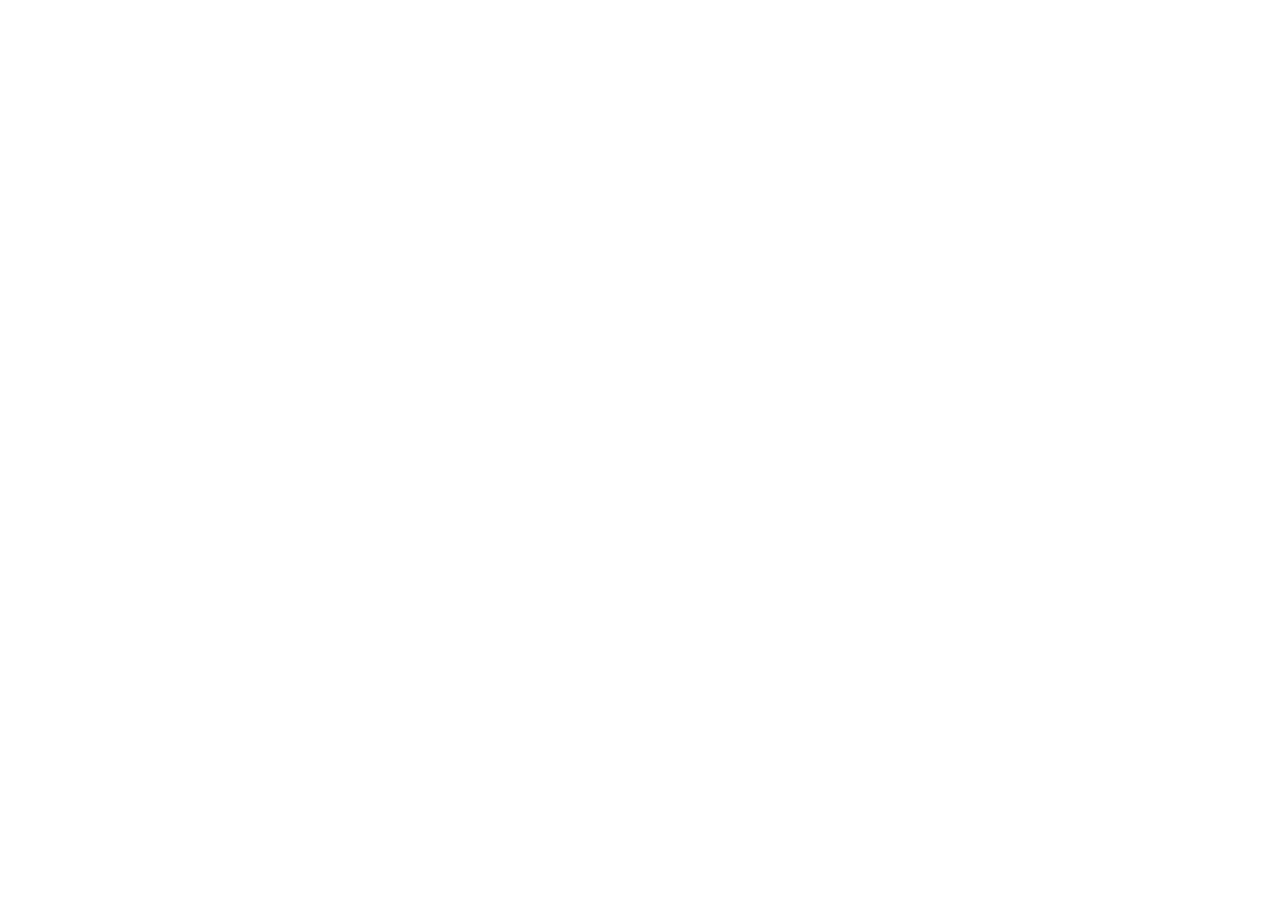
==== index.html @ c532191f "first commit" ====
<!DOCTYPE html>
<html lang="en">
  <head>
    <meta charset="UTF-8" />
    <meta name="viewport" content="width=device-width, initial-scale=1.0" />
    <link
      rel="stylesheet"
      href="https://cdnjs.cloudflare.com/ajax/libs/font-awesome/6.5.2/css/all.min.css"
    />
    <link rel="stylesheet" href="style.css" />
    <title>Portfolio Website</title>
  </head>
</html>
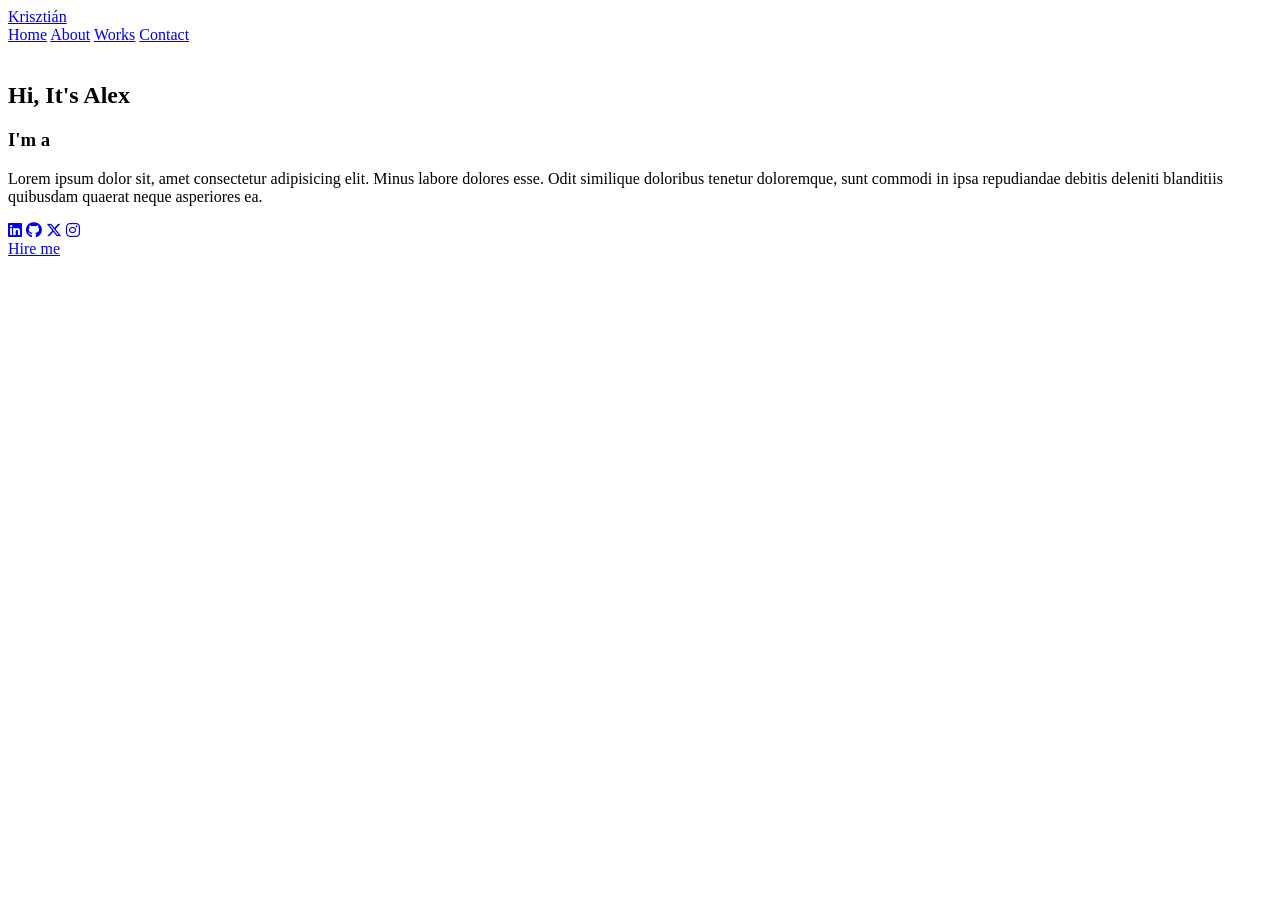
==== commit 891705c9: "added images folder, added html content" ====
--- a/index.html
+++ b/index.html
@@ -10,4 +10,38 @@
     <link rel="stylesheet" href="style.css" />
     <title>Portfolio Website</title>
   </head>
+  <body>
+    <header>
+      <a href="#" class="logo">Krisztián</a>
+
+      <nav>
+        <a href="#" class="active"> Home</a>
+        <a href="#">About</a>
+        <a href="#">Works</a>
+        <a href="#">Contact</a>
+      </nav>
+    </header>
+    <section class="home">
+      <div class="home-img">
+        <img src="main.jpg" alt="" />
+      </div>
+      <div class="home-content">
+        <h1>Hi, It's <span>Alex</span></h1>
+        <h3 class="typing-text">I'm a <span></span></h3>
+        <p>
+          Lorem ipsum dolor sit, amet consectetur adipisicing elit. Minus labore
+          dolores esse. Odit similique doloribus tenetur doloremque, sunt
+          commodi in ipsa repudiandae debitis deleniti blanditiis quibusdam
+          quaerat neque asperiores ea.
+        </p>
+        <div class="social-icons">
+          <a href="#"><i class="fa-brands fa-linkedin"></i></a>
+          <a href="#"><i class="fa-brands fa-github"></i></a>
+          <a href="#"><i class="fa-brands fa-x-twitter"></i></a>
+          <a href="#"><i class="fa-brands fa-instagram"></i></a>
+        </div>
+        <a href="#" class="btn">Hire me</a>
+      </div>
+    </section>
+  </body>
 </html>
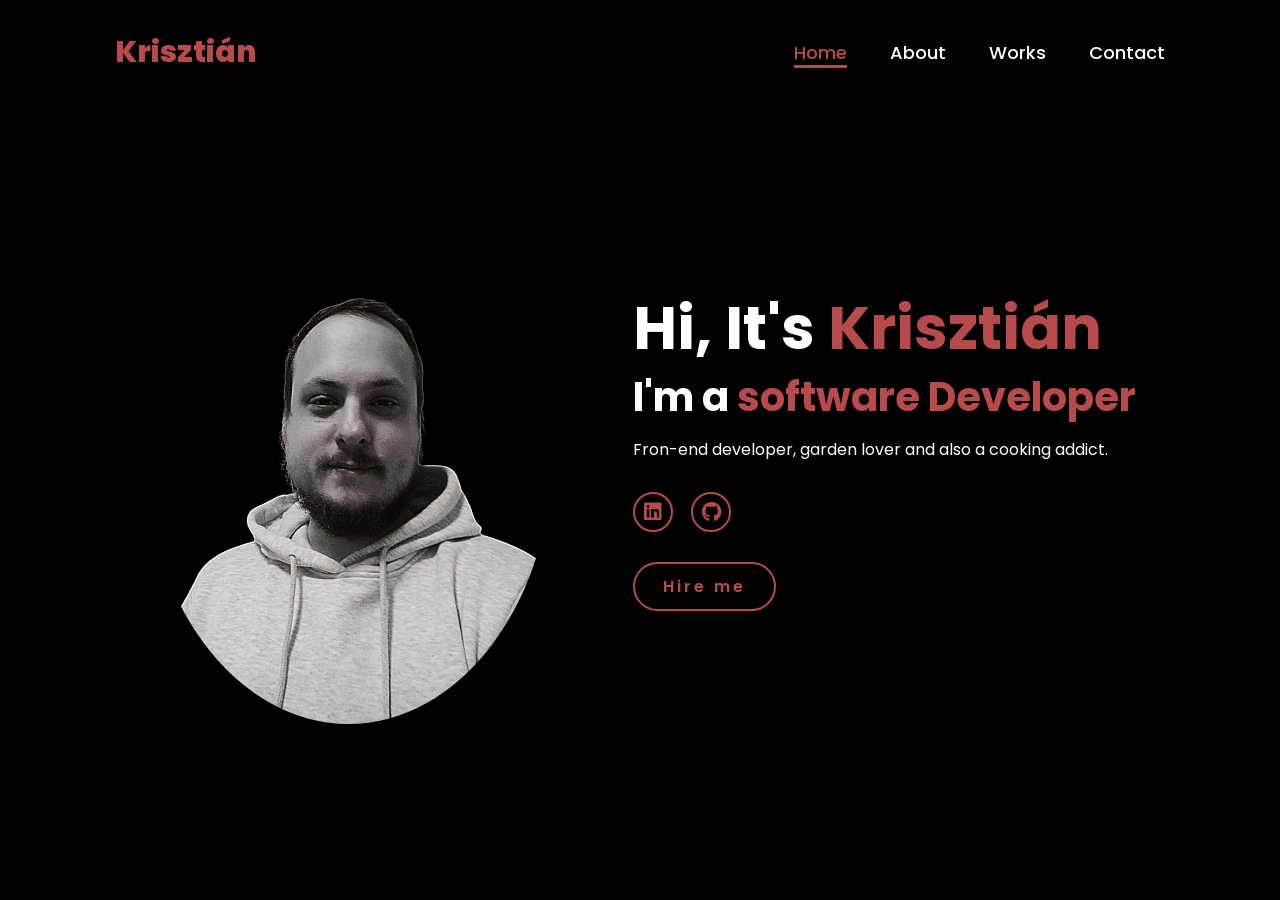
==== commit f7c3bfb1: "added html sites for navigation. Added mailto in here me section" ====
--- a/index.html
+++ b/index.html
@@ -15,32 +15,25 @@
       <a href="#" class="logo">Krisztián</a>
 
       <nav>
-        <a href="#" class="active"> Home</a>
-        <a href="#">About</a>
-        <a href="#">Works</a>
-        <a href="#">Contact</a>
+        <a href="index.html" class="active">Home</a>
+        <a href="about.html">About</a>
+        <a href="works.html">Works</a>
+        <a href="contact.html">Contact</a>
       </nav>
     </header>
     <section class="home">
       <div class="home-img">
-        <img src="main.jpg" alt="" />
+        <img src="/images/portfolio-adjust.PNG" alt="" />
       </div>
       <div class="home-content">
-        <h1>Hi, It's <span>Alex</span></h1>
+        <h1>Hi, It's <span>Krisztián</span></h1>
         <h3 class="typing-text">I'm a <span></span></h3>
-        <p>
-          Lorem ipsum dolor sit, amet consectetur adipisicing elit. Minus labore
-          dolores esse. Odit similique doloribus tenetur doloremque, sunt
-          commodi in ipsa repudiandae debitis deleniti blanditiis quibusdam
-          quaerat neque asperiores ea.
-        </p>
+        <p>Fron-end developer, garden lover and also a cooking addict.</p>
         <div class="social-icons">
           <a href="#"><i class="fa-brands fa-linkedin"></i></a>
           <a href="#"><i class="fa-brands fa-github"></i></a>
-          <a href="#"><i class="fa-brands fa-x-twitter"></i></a>
-          <a href="#"><i class="fa-brands fa-instagram"></i></a>
         </div>
-        <a href="#" class="btn">Hire me</a>
+        <a href="mailto:papszi19@gmail.com" class="btn">Hire me</a>
       </div>
     </section>
   </body>
--- a/style.css
+++ b/style.css
@@ -0,0 +1,274 @@
+@import url("https://fonts.googleapis.com/css2?family=Poppins:wght@100;200;300;400;500;600&display=swap");
+
+* {
+  margin: 0;
+  padding: 0;
+  box-sizing: border-box;
+  text-decoration: none;
+  border: none;
+  outline: none;
+  font-family: "Poppins", sans-serif;
+}
+
+html {
+  font-size: 62.5%;
+}
+
+body {
+  width: 100%;
+  height: 100vh;
+  overflow-x: hidden;
+  background-color: black;
+  color: white;
+}
+
+header {
+  margin-top: 20px;
+  position: fixed;
+  top: 0;
+  left: 0;
+  width: 100%;
+  padding: 1rem 9%;
+  background-color: transparent;
+  filter: drop-shadow(10px);
+  display: flex;
+  justify-content: space-between;
+  align-items: center;
+  z-index: 100;
+}
+
+.logo {
+  font-size: 3rem;
+  color: #b74b4b;
+  font-weight: 800;
+  cursor: pointer;
+  transition: 0.5s ease;
+}
+
+.logo:hover {
+  transform: scale(1.1);
+}
+
+nav a {
+  font-size: 1.8rem;
+  color: white;
+  margin-left: 4rem;
+  font-weight: 500;
+  transition: 0.3s ease;
+  border-bottom: 3px solid transparent;
+}
+
+nav a:hover,
+nav a.active {
+  color: #b74b4b;
+  border-bottom: 3px solid #b74b4b;
+}
+
+@media (max-width: 995px) {
+  nav {
+    position: absolute;
+    display: none;
+    top: 0;
+    right: 0;
+    width: 40%;
+    border-left: 3px solid #b74b4b;
+    border-bottom: 3px solid #b74b4b;
+    border-bottom-left-radius: 2rem;
+    padding: 1rem solid;
+    background-color: #161616;
+    border-top: 0.1rem solid rgba(0, 0, 0, 0.1);
+  }
+
+  nav.active {
+    display: block;
+  }
+
+  nav a {
+    display: block;
+    font-size: 2rem;
+    margin: 3rem 0;
+  }
+
+  nav a:hover,
+  nav a.active {
+    padding: 1rem;
+    border-radius: 0.5rem;
+    border-bottom: 0.5rem solid #b74b4b;
+  }
+}
+
+section {
+  min-height: 100vh;
+  padding: 5rem 9% 5rem;
+}
+
+.home {
+  display: flex;
+  justify-content: center;
+  align-items: center;
+  gap: 8rem;
+  background-color: black;
+}
+
+.home .home-content h1 {
+  font-size: 6rem;
+  font-weight: 700;
+  line-height: 1.3;
+}
+
+span {
+  color: #b74b4b;
+}
+
+.home-content h3 {
+  font-size: 4rem;
+  margin-bottom: 1rem;
+  font-weight: 700;
+}
+
+.home-content p {
+  font-size: 1.6rem;
+}
+
+.home-img {
+  border-radius: 50%;
+}
+
+.home-img img {
+  position: relative;
+  width: 32vw;
+  border-radius: 50%;
+  box-shadow: 0 0 25px solid #b74b4b;
+  cursor: pointer;
+  transition: 0.2s linear;
+}
+
+.home-img img:hover {
+  font-size: 1.8rem;
+  font-weight: 500;
+}
+
+.social-icons a {
+  display: inline-flex;
+  justify-content: center;
+  align-items: center;
+  width: 4rem;
+  height: 4rem;
+  background-color: transparent;
+  border: 0.2rem solid #b74b4b;
+  font-size: 2rem;
+  border-radius: 50%;
+  margin: 3rem 1.5rem 3rem 0;
+  transition: 0.3s ease;
+  color: #b74b4b;
+}
+
+.social-icons a:hover {
+  color: black;
+  transform: scale(1.3) translateY(-5px);
+  background-color: #b74b4b;
+  box-shadow: 0 0 25px #b74b4b;
+}
+
+.btn {
+  display: inline-block;
+  padding: 1rem 2.8rem;
+  background-color: black;
+  border-radius: 4rem;
+  font-size: 1.6rem;
+  color: #b74b4b;
+  letter-spacing: 0.3rem;
+  font-weight: 600;
+  border: 2px solid #b74b4b;
+  transition: 0.3s ease;
+  cursor: pointer;
+}
+
+.btn:hover {
+  transform: scale3d(1.03);
+  background-color: #b74b4b;
+  color: black;
+  box-shadow: 0 0 25px #b74b4b;
+}
+
+.typing-text {
+  font-size: 34px;
+  font-weight: 600;
+  min-width: 280px;
+}
+
+.typing-text span {
+  position: relative;
+}
+
+.typing-text span::before {
+  content: "software Developer";
+  color: #b74b4b;
+  animation: words 20s infinite;
+}
+
+.typing-text span::after {
+  content: "";
+  background-color: black;
+  position: absolute;
+  width: calc(100% + 8px);
+  height: 100%;
+  border-left: 3px solid black;
+  right: -8;
+  animation: cursor 0.6s infinite;
+}
+
+@keyframes cursor {
+  to {
+    border-left: 3px solid #b74b4b;
+  }
+}
+
+@keyframes words {
+  0%,
+  20% {
+    content: "Web Developer";
+  }
+  21%,
+  40% {
+    content: "Front-end Developer";
+  }
+  41%,
+  60% {
+    content: "Web Designer";
+  }
+  61%,
+  80% {
+    content: "Garden lover";
+  }
+  81%,
+  100% {
+    content: "Cooking addict";
+  }
+}
+
+@media (max-width: 1000px) {
+  .home {
+    gap: 4rem;
+  }
+}
+
+@media (max-width: 995px) {
+  .home {
+    flex-direction: column;
+    margin: 5rem 4rem;
+  }
+
+  .home .home-content h3 {
+    font-size: 2.5rem;
+  }
+
+  .home-content h1 {
+    font-size: 5rem;
+  }
+
+  .home-img img {
+    width: 70vw;
+    margin-top: 4rem;
+  }
+}
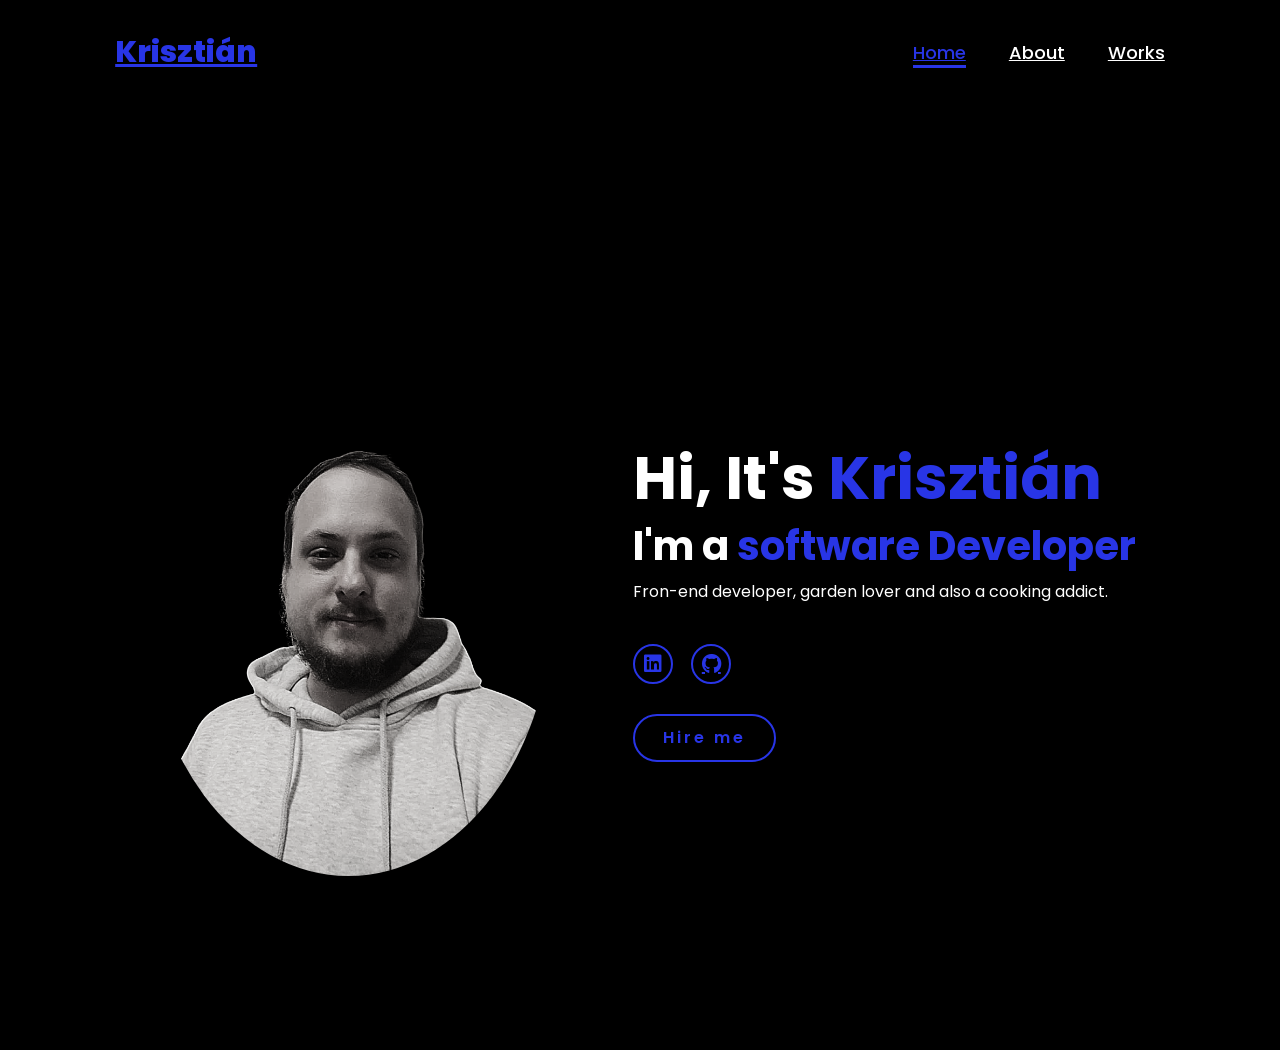
==== commit efce5ad5: "added color var. Added bootstrap, added responsive layout. added hamburger icon on mobile view. Adde" ====
--- a/index.html
+++ b/index.html
@@ -7,19 +7,25 @@
       rel="stylesheet"
       href="https://cdnjs.cloudflare.com/ajax/libs/font-awesome/6.5.2/css/all.min.css"
     />
+    <link
+      href="https://cdn.jsdelivr.net/npm/bootstrap@5.3.3/dist/css/bootstrap.min.css"
+      rel="stylesheet"
+    />
+
     <link rel="stylesheet" href="style.css" />
     <title>Portfolio Website</title>
   </head>
   <body>
     <header>
-      <a href="#" class="logo">Krisztián</a>
-
+      <a href="index.html" class="logo">Krisztián</a>
       <nav>
         <a href="index.html" class="active">Home</a>
         <a href="about.html">About</a>
         <a href="works.html">Works</a>
-        <a href="contact.html">Contact</a>
       </nav>
+      <div class="menu-toggle" onclick="toggleMenu()">
+        <i class="fas fa-bars"></i>
+      </div>
     </header>
     <section class="home">
       <div class="home-img">
@@ -30,11 +36,22 @@
         <h3 class="typing-text">I'm a <span></span></h3>
         <p>Fron-end developer, garden lover and also a cooking addict.</p>
         <div class="social-icons">
-          <a href="#"><i class="fa-brands fa-linkedin"></i></a>
-          <a href="#"><i class="fa-brands fa-github"></i></a>
+          <a href="http://www.linkedin.com/in/krisztián-papp-b15533150"
+            ><i class="fa-brands fa-linkedin"></i
+          ></a>
+          <a href="https://github.com/papszii"
+            ><i class="fa-brands fa-github"></i
+          ></a>
         </div>
         <a href="mailto:papszi19@gmail.com" class="btn">Hire me</a>
       </div>
     </section>
+    <script src="https://cdn.jsdelivr.net/npm/bootstrap@5.3.3/dist/js/bootstrap.bundle.min.js"></script>
+    <script>
+      function toggleMenu() {
+        const nav = document.querySelector("nav");
+        nav.classList.toggle("active");
+      }
+    </script>
   </body>
 </html>
--- a/style.css
+++ b/style.css
@@ -1,4 +1,8 @@
 @import url("https://fonts.googleapis.com/css2?family=Poppins:wght@100;200;300;400;500;600&display=swap");
+
+:root {
+  --main-accent: #2835e6;
+}
 
 * {
   margin: 0;
@@ -20,6 +24,7 @@
   overflow-x: hidden;
   background-color: black;
   color: white;
+  padding-top: 15rem;
 }
 
 header {
@@ -39,7 +44,7 @@
 
 .logo {
   font-size: 3rem;
-  color: #b74b4b;
+  color: var(--main-accent);
   font-weight: 800;
   cursor: pointer;
   transition: 0.5s ease;
@@ -60,8 +65,44 @@
 
 nav a:hover,
 nav a.active {
-  color: #b74b4b;
-  border-bottom: 3px solid #b74b4b;
+  color: var(--main-accent);
+  border-bottom: 3px solid var(--main-accent);
+}
+
+.hover-shadow {
+  transition: transform 0.3s ease, box-shadow 0.3s ease;
+}
+
+.hover-shadow:hover {
+  transform: translateY(-8px);
+  box-shadow: 0 0 30px var(--main-accent);
+}
+
+.about-box {
+  background-color: #1a1a1a;
+  border-left: 5px solid var(--main-accent);
+  color: #f0f0f0;
+  transition: transform 0.3s ease, box-shadow 0.3s ease;
+}
+
+.about-box:hover {
+  transform: translateY(-5px);
+  box-shadow: 0 0 30px var(--main-accent);
+}
+
+.about-paragraph {
+  font-size: 1.6rem;
+  line-height: 1.8;
+  margin-bottom: 1.5rem;
+  transition: color 0.3s ease;
+}
+
+.about-paragraph:hover {
+  color: var(--main-accent);
+}
+
+.menu-toggle {
+  display: none;
 }
 
 @media (max-width: 995px) {
@@ -71,13 +112,16 @@
     top: 0;
     right: 0;
     width: 40%;
-    border-left: 3px solid #b74b4b;
-    border-bottom: 3px solid #b74b4b;
+    border-left: 3px solid var(--main-accent);
+    border-bottom: 3px solid var(--main-accent);
     border-bottom-left-radius: 2rem;
     padding: 1rem solid;
     background-color: #161616;
     border-top: 0.1rem solid rgba(0, 0, 0, 0.1);
   }
+  .menu-toggle {
+    display: block;
+  }
 
   nav.active {
     display: block;
@@ -93,7 +137,7 @@
   nav a.active {
     padding: 1rem;
     border-radius: 0.5rem;
-    border-bottom: 0.5rem solid #b74b4b;
+    border-bottom: 0.5rem solid var(--main-accent);
   }
 }
 
@@ -117,7 +161,7 @@
 }
 
 span {
-  color: #b74b4b;
+  color: var(--main-accent);
 }
 
 .home-content h3 {
@@ -138,7 +182,7 @@
   position: relative;
   width: 32vw;
   border-radius: 50%;
-  box-shadow: 0 0 25px solid #b74b4b;
+  box-shadow: 0 0 25px solid var(--main-accent);
   cursor: pointer;
   transition: 0.2s linear;
 }
@@ -155,19 +199,19 @@
   width: 4rem;
   height: 4rem;
   background-color: transparent;
-  border: 0.2rem solid #b74b4b;
+  border: 0.2rem solid var(--main-accent);
   font-size: 2rem;
   border-radius: 50%;
   margin: 3rem 1.5rem 3rem 0;
   transition: 0.3s ease;
-  color: #b74b4b;
+  color: var(--main-accent);
 }
 
 .social-icons a:hover {
   color: black;
   transform: scale(1.3) translateY(-5px);
-  background-color: #b74b4b;
-  box-shadow: 0 0 25px #b74b4b;
+  background-color: var(--main-accent);
+  box-shadow: 0 0 25px var(--main-accent);
 }
 
 .btn {
@@ -176,19 +220,19 @@
   background-color: black;
   border-radius: 4rem;
   font-size: 1.6rem;
-  color: #b74b4b;
+  color: var(--main-accent);
   letter-spacing: 0.3rem;
   font-weight: 600;
-  border: 2px solid #b74b4b;
+  border: 2px solid var(--main-accent);
   transition: 0.3s ease;
   cursor: pointer;
 }
 
 .btn:hover {
   transform: scale3d(1.03);
-  background-color: #b74b4b;
+  background-color: var(--main-accent);
   color: black;
-  box-shadow: 0 0 25px #b74b4b;
+  box-shadow: 0 0 25px var(--main-accent);
 }
 
 .typing-text {
@@ -203,7 +247,7 @@
 
 .typing-text span::before {
   content: "software Developer";
-  color: #b74b4b;
+  color: var(--main-accent);
   animation: words 20s infinite;
 }
 
@@ -220,7 +264,7 @@
 
 @keyframes cursor {
   to {
-    border-left: 3px solid #b74b4b;
+    border-left: 3px solid var(--main-accent);
   }
 }
 
@@ -231,7 +275,7 @@
   }
   21%,
   40% {
-    content: "Front-end Developer";
+    content: "Front-end Dev...";
   }
   41%,
   60% {
@@ -271,4 +315,40 @@
     width: 70vw;
     margin-top: 4rem;
   }
-}
+
+  .menu-toggle {
+    display: block;
+    font-size: 3rem;
+    color: #b74b4b;
+    cursor: pointer;
+    z-index: 101;
+    position: absolute;
+    top: 2rem;
+    right: 2rem;
+  }
+
+  nav {
+    display: none;
+    position: absolute;
+    top: 5rem;
+    right: 2rem;
+    width: 50%;
+    background-color: #161616;
+    border: 2px solid #b74b4b;
+    padding: 2rem;
+    border-radius: 1rem;
+  }
+
+  nav.active {
+    display: block;
+  }
+
+  nav a {
+    display: block;
+    margin: 1.5rem 0;
+    font-size: 2rem;
+  }
+  header {
+    background-color: #161616;
+  }
+}
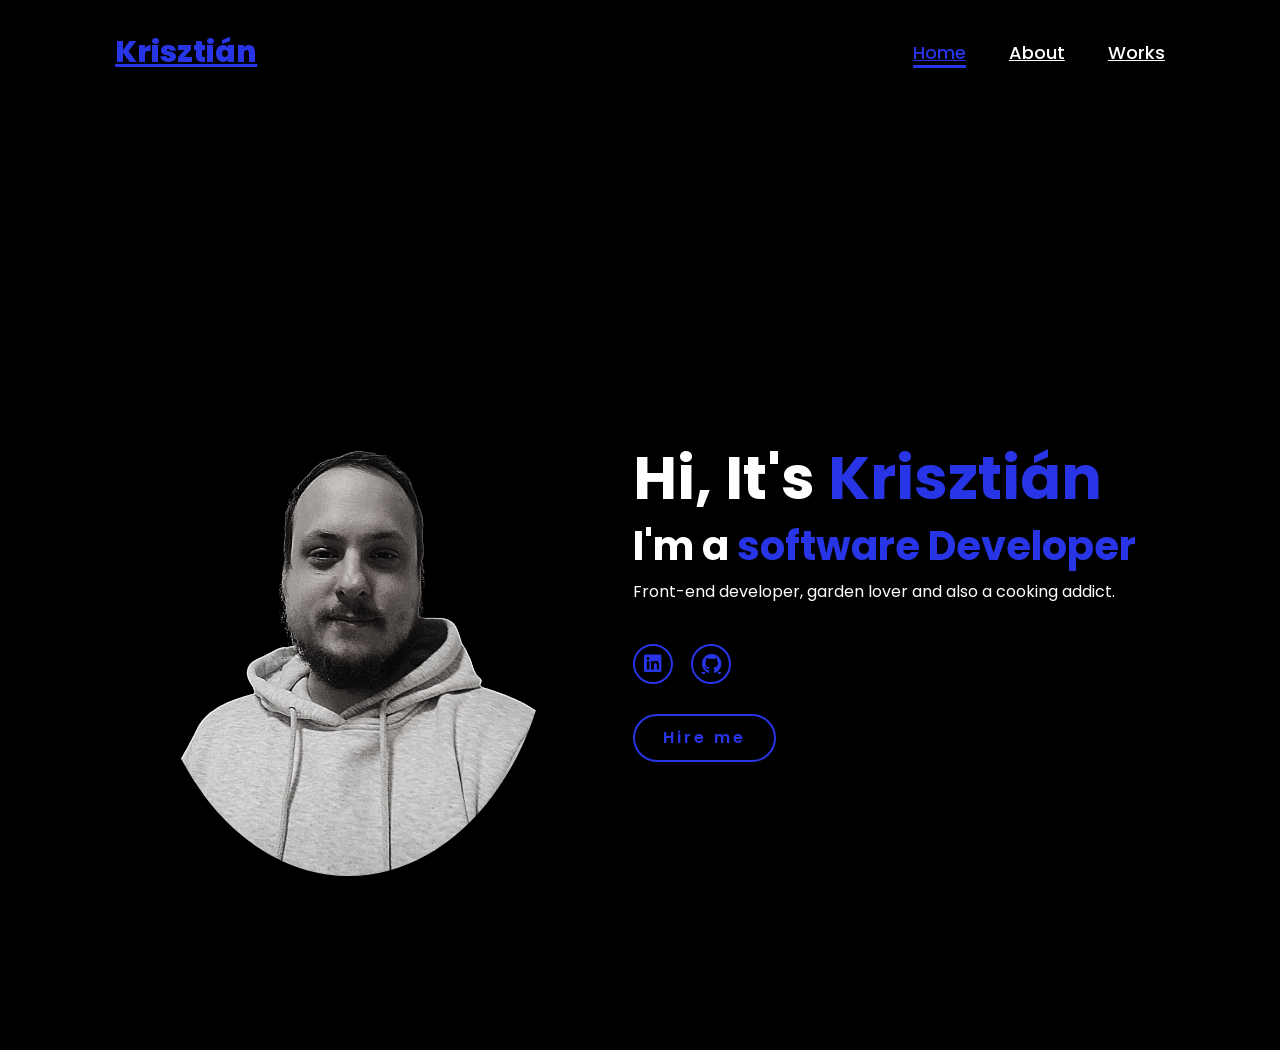
==== commit 57a3b723: "Update index.html typo" ====
--- a/index.html
+++ b/index.html
@@ -34,7 +34,7 @@
       <div class="home-content">
         <h1>Hi, It's <span>Krisztián</span></h1>
         <h3 class="typing-text">I'm a <span></span></h3>
-        <p>Fron-end developer, garden lover and also a cooking addict.</p>
+        <p>Front-end developer, garden lover and also a cooking addict.</p>
         <div class="social-icons">
           <a href="http://www.linkedin.com/in/krisztián-papp-b15533150"
             ><i class="fa-brands fa-linkedin"></i
